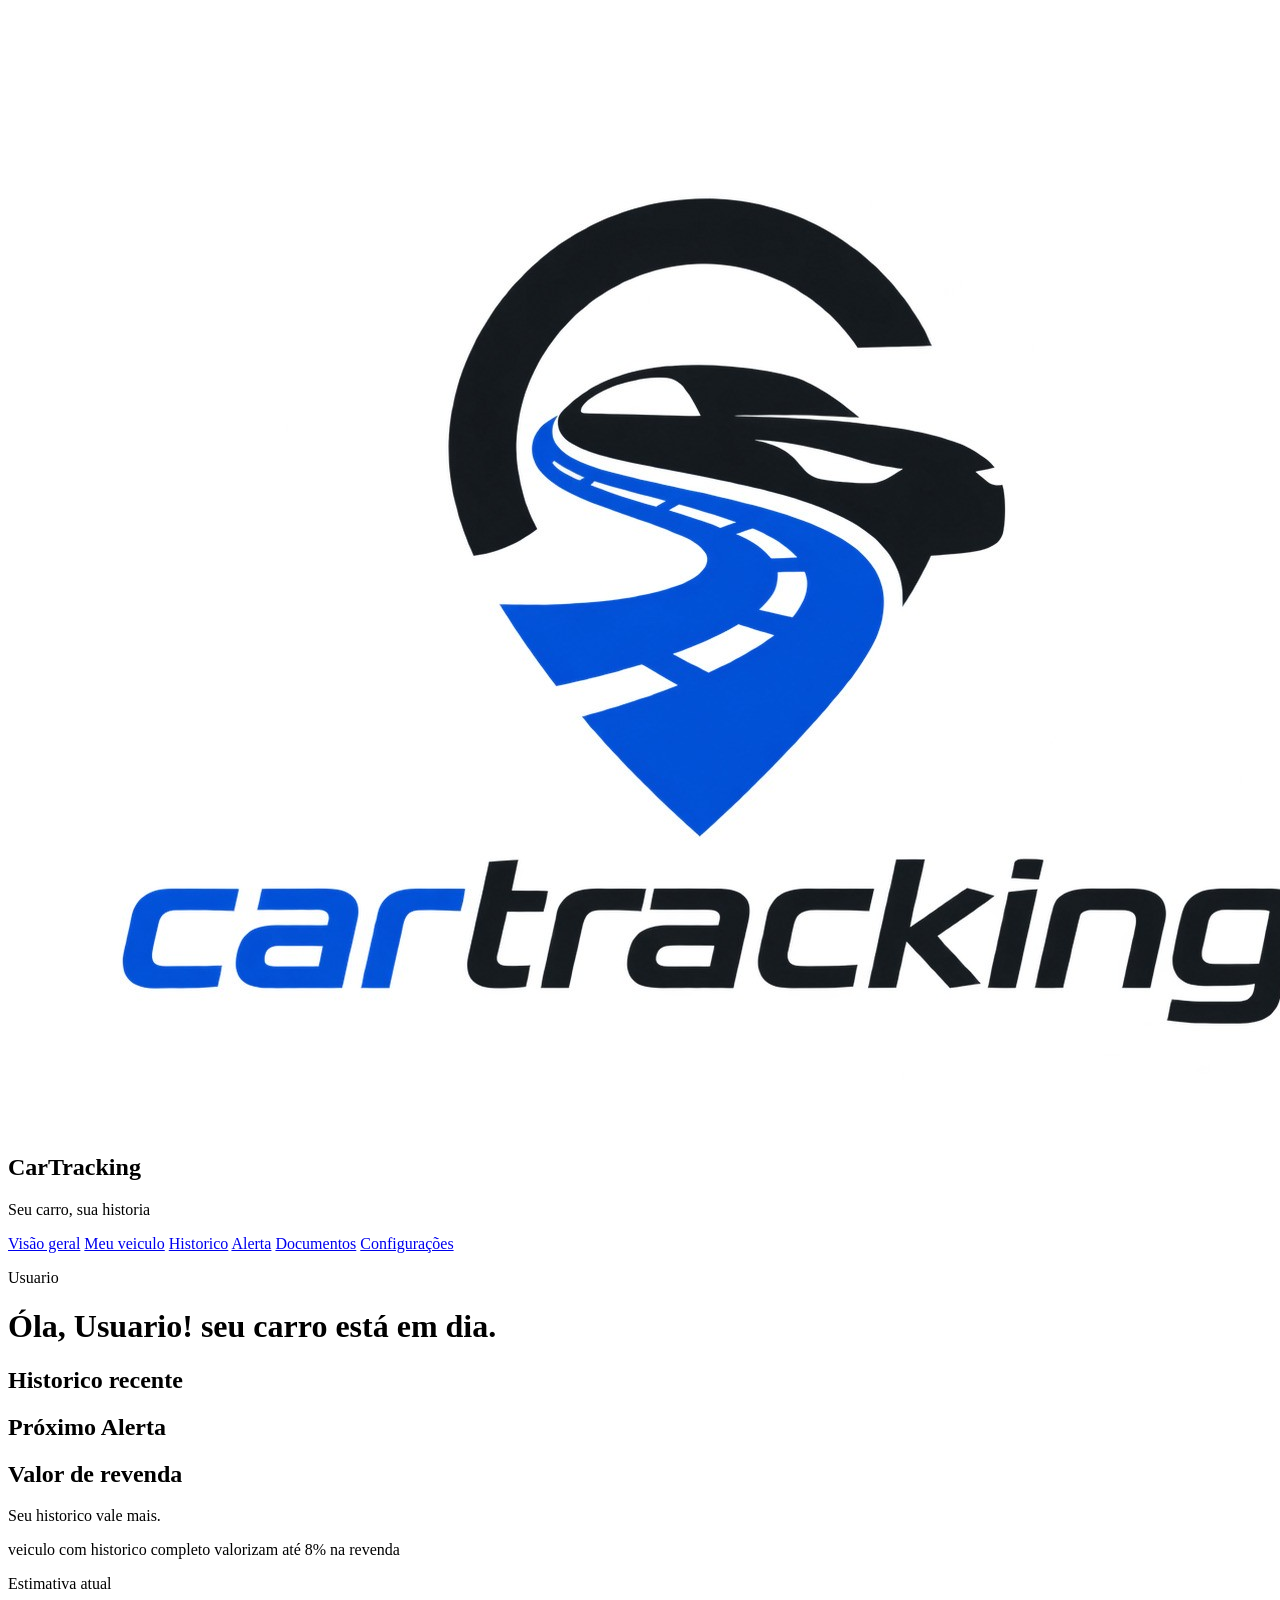
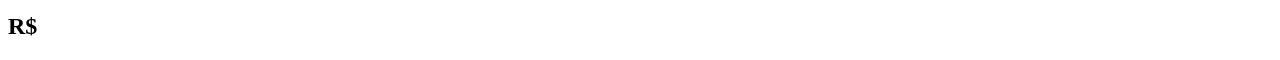
==== index.html @ 2828daeb "Add files via upload" ====
<!DOCTYPE html>
<html lang="pt-BR">
<head>
    <meta charset="UTF-8">
    <meta name="viewport" content="width=device-width, initial-scale=1.0">
    <title>Document</title>
    <link rel="stylesheet" href="style.css">
    <img src="cartracking.jpg" alt="logo Cartrecking ">
</head>
<body>
    <title>CarTracking</title>

    <div class="menu">

        <h2>CarTracking</h2>
        <p>Seu carro, sua historia</p>
        <a href="#">Visão geral</a>
        <a href="#">Meu veiculo</a>
        <a href="#">Historico</a>
        <a href="#">Alerta</a>
        <a href="#">Documentos</a>
        <a href="#">Configurações</a>
        <p>Usuario</p>
     </div>

     <div class="conteudo">
        <h1>Óla, Usuario! seu carro está em dia.</h1>

        <div class="carro">
            <h2></h2>
            <p></p>
            <p></p>
            <p></p>
            <p></p>
        </div>

        <h2>Historico recente</h2>
        <div class="Caixa"></div>

        <h2>Próximo Alerta</h2>
        <div class="Caixa"></div>

        <h2>Valor de revenda</h2>
        <div class="caixa">
          <p>Seu historico vale mais.</p>
          <p>veiculo com historico completo valorizam até 8% na revenda</p>
          <p class="">Estimativa atual</p>
          <h2 class="Valor">R$</h2>
    </div>
       </div>

</body>
</html>
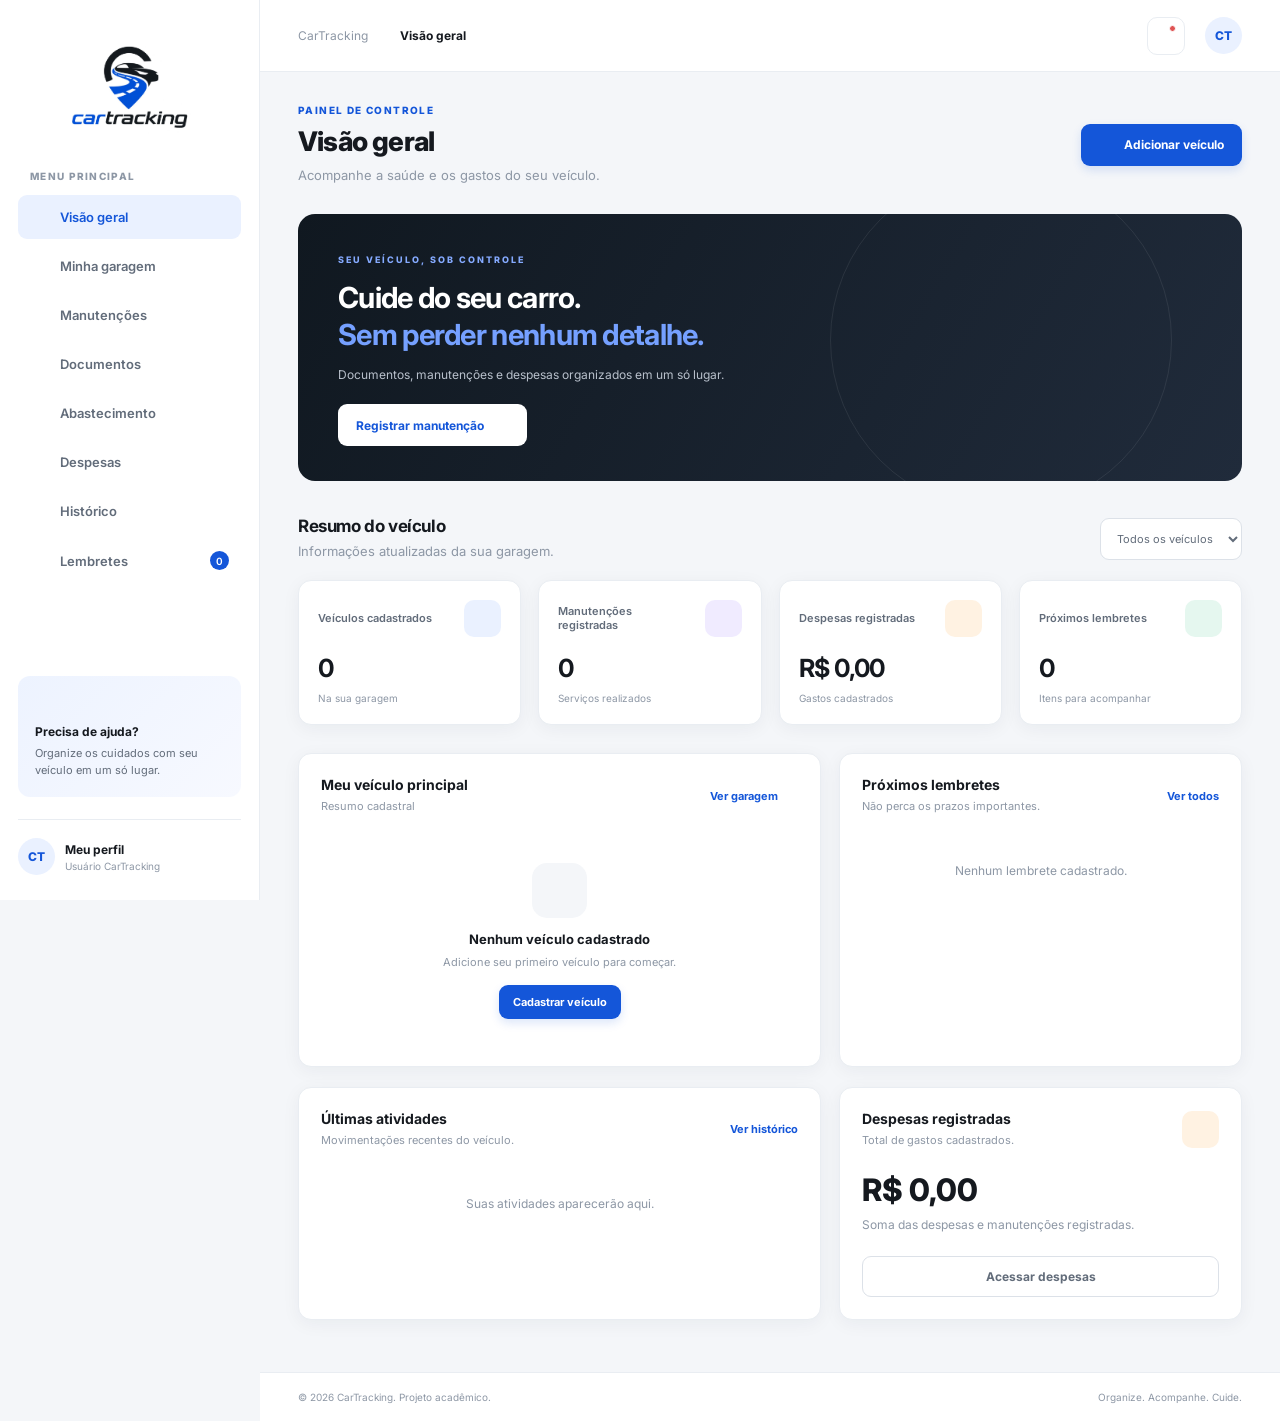
==== commit c4c34772: "versao atualizada e otimizada" ====
--- a/index.html
+++ b/index.html
@@ -1,53 +1,1148 @@
-<!DOCTYPE html>
-<html lang="pt-BR">
-<head>
-    <meta charset="UTF-8">
-    <meta name="viewport" content="width=device-width, initial-scale=1.0">
-    <title>Document</title>
-    <link rel="stylesheet" href="style.css">
-    <img src="cartracking.jpg" alt="logo Cartrecking ">
-</head>
-<body>
-    <title>CarTracking</title>
-
-    <div class="menu">
-
-        <h2>CarTracking</h2>
-        <p>Seu carro, sua historia</p>
-        <a href="#">Visão geral</a>
-        <a href="#">Meu veiculo</a>
-        <a href="#">Historico</a>
-        <a href="#">Alerta</a>
-        <a href="#">Documentos</a>
-        <a href="#">Configurações</a>
-        <p>Usuario</p>
-     </div>
-
-     <div class="conteudo">
-        <h1>Óla, Usuario! seu carro está em dia.</h1>
-
-        <div class="carro">
-            <h2></h2>
-            <p></p>
-            <p></p>
-            <p></p>
-            <p></p>
-        </div>
-
-        <h2>Historico recente</h2>
-        <div class="Caixa"></div>
-
-        <h2>Próximo Alerta</h2>
-        <div class="Caixa"></div>
-
-        <h2>Valor de revenda</h2>
-        <div class="caixa">
-          <p>Seu historico vale mais.</p>
-          <p>veiculo com historico completo valorizam até 8% na revenda</p>
-          <p class="">Estimativa atual</p>
-          <h2 class="Valor">R$</h2>
-    </div>
-       </div>
-
-</body>
+<!DOCTYPE html>
+<html lang="pt-BR">
+<head>
+  <meta charset="UTF-8">
+  <meta name="viewport" content="width=device-width, initial-scale=1.0">
+  <meta name="description" content="CarTracking - controle completo do seu veículo.">
+  <title>CarTracking | Gestão do seu veículo</title>
+
+  <link rel="stylesheet" href="style.css">
+
+  <script src="https://cdn.jsdelivr.net/npm/lucide@0.468.0/dist/umd/lucide.min.js"></script>
+</head>
+
+<body>
+
+  <div class="app-shell">
+
+    <aside class="sidebar" id="sidebar">
+
+      <a class="brand" href="#" aria-label="CarTracking início">
+        <img src="cartracking.jpg" alt="Logo CarTracking">
+      </a>
+
+      <div class="sidebar-label">MENU PRINCIPAL</div>
+
+      <nav class="main-nav" aria-label="Navegação principal">
+        <button class="nav-link active" data-page="dashboard">
+          <i data-lucide="layout-dashboard"></i> Visão geral
+        </button>
+
+        <button class="nav-link" data-page="vehicles">
+          <i data-lucide="car"></i> Minha garagem
+        </button>
+
+        <button class="nav-link" data-page="maintenance">
+          <i data-lucide="wrench"></i> Manutenções
+        </button>
+
+        <button class="nav-link" data-page="documents">
+          <i data-lucide="folder"></i> Documentos
+        </button>
+
+        <button class="nav-link" data-page="fuel">
+          <i data-lucide="fuel"></i> Abastecimento
+        </button>
+
+        <button class="nav-link" data-page="expenses">
+          <i data-lucide="wallet"></i> Despesas
+        </button>
+
+        <button class="nav-link" data-page="history">
+          <i data-lucide="history"></i> Histórico
+        </button>
+
+        <button class="nav-link" data-page="reminders">
+          <i data-lucide="bell"></i> Lembretes
+          <span class="nav-count" id="reminderCount">0</span>
+        </button>
+      </nav>
+
+      <div class="sidebar-bottom">
+
+        <div class="help-card">
+          <span class="help-icon">
+            <i data-lucide="life-buoy"></i>
+          </span>
+
+          <strong>Precisa de ajuda?</strong>
+          <p>Organize os cuidados com seu veículo em um só lugar.</p>
+        </div>
+
+        <div class="profile">
+          <div class="avatar">CT</div>
+
+          <div>
+            <strong>Meu perfil</strong>
+            <small>Usuário CarTracking</small>
+          </div>
+
+          <i data-lucide="chevron-down" class="profile-chevron"></i>
+        </div>
+
+      </div>
+    </aside>
+
+    <main class="main-content">
+
+      <header class="topbar">
+
+        <button class="icon-button mobile-menu" id="menuToggle" aria-label="Abrir menu">
+          <i data-lucide="menu"></i>
+        </button>
+
+        <div class="breadcrumb">
+          <span>CarTracking</span>
+          <i data-lucide="chevron-right"></i>
+          <strong id="breadcrumbCurrent">Visão geral</strong>
+        </div>
+
+        <div class="topbar-actions">
+          <button class="icon-button notification-button" id="topNotifications" aria-label="Ver lembretes">
+            <i data-lucide="bell"></i>
+            <span class="notification-dot"></span>
+          </button>
+
+          <div class="top-avatar">CT</div>
+        </div>
+
+      </header>
+
+      <div class="page-wrap">
+
+        <section class="page-section active" id="page-dashboard">
+
+          <div class="page-heading">
+            <div>
+              <p class="eyebrow">PAINEL DE CONTROLE</p>
+              <h1>Visão geral</h1>
+              <p class="muted">Acompanhe a saúde e os gastos do seu veículo.</p>
+            </div>
+
+            <button class="btn btn-primary" data-open-modal="vehicleModal">
+              <i data-lucide="plus"></i> Adicionar veículo
+            </button>
+          </div>
+
+          <div class="welcome-banner">
+
+            <div class="welcome-copy">
+              <span class="banner-kicker">SEU VEÍCULO, SOB CONTROLE</span>
+
+              <h2>
+                Cuide do seu carro.<br>
+                <em>Sem perder nenhum detalhe.</em>
+              </h2>
+
+              <p>
+                Documentos, manutenções e despesas organizados em um só lugar.
+              </p>
+
+              <button class="btn btn-light" data-page-link="maintenance">
+                Registrar manutenção
+                <i data-lucide="arrow-up-right"></i>
+              </button>
+            </div>
+
+            <div class="banner-image">
+              
+              <img
+                src="assets/images/dashboard-banner.png"
+                alt="Imagem ilustrativa de um carro"
+                onerror="this.style.display='none'"
+              >
+
+              <div class="banner-car-placeholder">
+                <i data-lucide="car-front"></i>
+              </div>
+            </div>
+
+          </div>
+
+          <div class="section-title-row">
+            <div>
+              <h2>Resumo do veículo</h2>
+              <p class="muted">Informações atualizadas da sua garagem.</p>
+            </div>
+
+            <select id="dashboardVehicleSelect" class="select-control">
+              <option value="">Todos os veículos</option>
+            </select>
+          </div>
+
+          <div class="stats-grid">
+
+            <article class="stat-card">
+              <div class="stat-top">
+                <span>Veículos cadastrados</span>
+                <span class="stat-icon blue">
+                  <i data-lucide="car-front"></i>
+                </span>
+              </div>
+              <strong id="statVehicles">0</strong>
+              <small>Na sua garagem</small>
+            </article>
+
+            <article class="stat-card">
+              <div class="stat-top">
+                <span>Manutenções registradas</span>
+                <span class="stat-icon purple">
+                  <i data-lucide="wrench"></i>
+                </span>
+              </div>
+              <strong id="statMaintenance">0</strong>
+              <small>Serviços realizados</small>
+            </article>
+
+            <article class="stat-card">
+              <div class="stat-top">
+                <span>Despesas registradas</span>
+                <span class="stat-icon orange">
+                  <i data-lucide="wallet"></i>
+                </span>
+              </div>
+              <strong id="statExpenses">R$ 0,00</strong>
+              <small>Gastos cadastrados</small>
+            </article>
+
+            <article class="stat-card">
+              <div class="stat-top">
+                <span>Próximos lembretes</span>
+                <span class="stat-icon green">
+                  <i data-lucide="calendar-clock"></i>
+                </span>
+              </div>
+              <strong id="statReminders">0</strong>
+              <small>Itens para acompanhar</small>
+            </article>
+
+          </div>
+
+          <div class="dashboard-grid">
+
+            <article class="panel vehicle-panel">
+
+              <div class="panel-heading">
+                <div>
+                  <h3>Meu veículo principal</h3>
+                  <p class="muted">Resumo cadastral</p>
+                </div>
+
+                <button class="text-button" data-page-link="vehicles">
+                  Ver garagem <i data-lucide="arrow-right"></i>
+                </button>
+              </div>
+
+              <div id="featuredVehicle" class="featured-vehicle empty-state">
+                <div class="empty-icon">
+                  <i data-lucide="car-front"></i>
+                </div>
+
+                <strong>Nenhum veículo cadastrado</strong>
+                <p>Adicione seu primeiro veículo para começar.</p>
+
+                <button class="btn btn-primary btn-small" data-open-modal="vehicleModal">
+                  Cadastrar veículo
+                </button>
+              </div>
+
+            </article>
+
+            <article class="panel reminders-panel">
+
+              <div class="panel-heading">
+                <div>
+                  <h3>Próximos lembretes</h3>
+                  <p class="muted">Não perca os prazos importantes.</p>
+                </div>
+
+                <button class="text-button" data-page-link="reminders">
+                  Ver todos
+                </button>
+              </div>
+
+              <div id="dashboardReminders" class="compact-list">
+                <div class="empty-inline">Nenhum lembrete cadastrado.</div>
+              </div>
+
+            </article>
+
+          </div>
+
+          <div class="dashboard-grid lower-grid">
+
+            <article class="panel">
+
+              <div class="panel-heading">
+                <div>
+                  <h3>Últimas atividades</h3>
+                  <p class="muted">Movimentações recentes do veículo.</p>
+                </div>
+
+                <button class="text-button" data-page-link="history">
+                  Ver histórico
+                </button>
+              </div>
+
+              <div id="dashboardActivity" class="activity-list">
+                <div class="empty-inline">Suas atividades aparecerão aqui.</div>
+              </div>
+
+            </article>
+
+            <article class="panel spending-panel">
+
+              <div class="panel-heading">
+                <div>
+                  <h3>Despesas registradas</h3>
+                  <p class="muted">Total de gastos cadastrados.</p>
+                </div>
+
+                <span class="stat-icon orange">
+                  <i data-lucide="chart-no-axes-column-increasing"></i>
+                </span>
+              </div>
+
+              <strong class="spending-total" id="dashboardSpending">R$ 0,00</strong>
+
+              <p class="muted small">
+                Soma das despesas e manutenções registradas.
+              </p>
+
+              <button class="btn btn-outline btn-full" data-page-link="expenses">
+                Acessar despesas
+              </button>
+
+            </article>
+
+          </div>
+
+        </section>
+
+        <section class="page-section" id="page-vehicles">
+
+          <div class="page-heading">
+            <div>
+              <p class="eyebrow">SUA GARAGEM DIGITAL</p>
+              <h1>Minha garagem</h1>
+              <p class="muted">Cadastre e gerencie todos os seus veículos.</p>
+            </div>
+
+            <button class="btn btn-primary" data-open-modal="vehicleModal">
+              <i data-lucide="plus"></i> Novo veículo
+            </button>
+          </div>
+
+          <div class="toolbar">
+
+            <div class="search-box">
+              <i data-lucide="search"></i>
+              <input
+                id="vehicleSearch"
+                type="search"
+                placeholder="Buscar por modelo, marca ou placa..."
+              >
+            </div>
+
+            <span class="muted" id="vehicleTotal">0 veículos</span>
+
+          </div>
+
+          <div id="vehicleGrid" class="vehicle-grid">
+
+            <div class="empty-state wide">
+              <div class="empty-icon">
+                <i data-lucide="car-front"></i>
+              </div>
+
+              <strong>Sua garagem está vazia</strong>
+              <p>Cadastre um veículo para visualizar suas informações aqui.</p>
+            </div>
+
+          </div>
+
+        </section>
+
+        <section class="page-section" id="page-maintenance">
+
+          <div class="page-heading">
+            <div>
+              <p class="eyebrow">CUIDADOS COM O VEÍCULO</p>
+              <h1>Manutenções</h1>
+              <p class="muted">Registre serviços, peças, valores e próximas revisões.</p>
+            </div>
+
+            <button class="btn btn-primary" data-open-modal="maintenanceModal">
+              <i data-lucide="plus"></i> Registrar manutenção
+            </button>
+          </div>
+
+          <div class="toolbar">
+
+            <div class="search-box">
+              <i data-lucide="search"></i>
+              <input
+                id="maintenanceSearch"
+                type="search"
+                placeholder="Buscar manutenção..."
+              >
+            </div>
+
+            <select id="maintenanceFilter" class="select-control">
+              <option value="">Todas as categorias</option>
+              <option>Motor</option>
+              <option>Freios</option>
+              <option>Suspensão</option>
+              <option>Pneus</option>
+              <option>Elétrica</option>
+              <option>Ar-condicionado</option>
+              <option>Fluidos</option>
+              <option>Outro</option>
+            </select>
+
+          </div>
+
+          <div class="panel table-panel">
+
+            <div class="table-wrap">
+              <table>
+
+                <thead>
+                  <tr>
+                    <th>Serviço</th>
+                    <th>Categoria</th>
+                    <th>Veículo</th>
+                    <th>Data</th>
+                    <th>Quilometragem</th>
+                    <th>Valor</th>
+                    <th></th>
+                  </tr>
+                </thead>
+
+                <tbody id="maintenanceTable">
+                  <tr>
+                    <td colspan="7" class="table-empty">
+                      Nenhuma manutenção cadastrada.
+                    </td>
+                  </tr>
+                </tbody>
+
+              </table>
+            </div>
+
+          </div>
+
+        </section>
+
+        <section class="page-section" id="page-documents">
+
+          <div class="page-heading">
+            <div>
+              <p class="eyebrow">ARQUIVOS DO VEÍCULO</p>
+              <h1>Documentos</h1>
+              <p class="muted">Organize documentos, comprovantes e datas de vencimento.</p>
+            </div>
+
+            <button class="btn btn-primary" data-open-modal="documentModal">
+              <i data-lucide="plus"></i> Adicionar documento
+            </button>
+          </div>
+
+          <div class="info-note">
+            <i data-lucide="shield-check"></i>
+            <span>
+              Protótipo acadêmico: os arquivos selecionados ficam associados ao registro local.
+              Não utilize documentos sensíveis nesta versão de demonstração.
+            </span>
+          </div>
+
+          <div id="documentGrid" class="document-grid">
+
+            <div class="empty-state wide">
+              <div class="empty-icon">
+                <i data-lucide="folder-open"></i>
+              </div>
+
+              <strong>Nenhum documento cadastrado</strong>
+              <p>Adicione CRLV, seguro, manual, notas fiscais e outros arquivos.</p>
+            </div>
+
+          </div>
+
+        </section>
+
+        <section class="page-section" id="page-fuel">
+
+          <div class="page-heading">
+            <div>
+              <p class="eyebrow">CONSUMO E COMBUSTÍVEL</p>
+              <h1>Abastecimento</h1>
+              <p class="muted">Acompanhe seus abastecimentos e o consumo do veículo.</p>
+            </div>
+
+            <button class="btn btn-primary" data-open-modal="fuelModal">
+              <i data-lucide="plus"></i> Registrar abastecimento
+            </button>
+          </div>
+
+          <div class="stats-grid two-stats">
+
+            <article class="stat-card">
+              <div class="stat-top">
+                <span>Total abastecido</span>
+                <span class="stat-icon orange">
+                  <i data-lucide="fuel"></i>
+                </span>
+              </div>
+
+              <strong id="fuelTotal">R$ 0,00</strong>
+              <small>Valor acumulado</small>
+            </article>
+
+            <article class="stat-card">
+              <div class="stat-top">
+                <span>Litros registrados</span>
+                <span class="stat-icon blue">
+                  <i data-lucide="droplet"></i>
+                </span>
+              </div>
+
+              <strong id="fuelLiters">0 L</strong>
+              <small>Volume acumulado</small>
+            </article>
+
+          </div>
+
+          <div class="panel table-panel">
+
+            <div class="panel-heading">
+              <div>
+                <h3>Histórico de abastecimentos</h3>
+                <p class="muted">Registros realizados.</p>
+              </div>
+            </div>
+
+            <div class="table-wrap">
+              <table>
+
+                <thead>
+                  <tr>
+                    <th>Data</th>
+                    <th>Veículo</th>
+                    <th>Combustível</th>
+                    <th>Litros</th>
+                    <th>Preço/L</th>
+                    <th>Total</th>
+                    <th>KM</th>
+                    <th></th>
+                  </tr>
+                </thead>
+
+                <tbody id="fuelTable">
+                  <tr>
+                    <td colspan="8" class="table-empty">
+                      Nenhum abastecimento cadastrado.
+                    </td>
+                  </tr>
+                </tbody>
+
+              </table>
+            </div>
+
+          </div>
+
+        </section>
+
+        <section class="page-section" id="page-expenses">
+
+          <div class="page-heading">
+            <div>
+              <p class="eyebrow">CONTROLE FINANCEIRO</p>
+              <h1>Despesas</h1>
+              <p class="muted">Saiba quanto custa manter seu veículo.</p>
+            </div>
+
+            <button class="btn btn-primary" data-open-modal="expenseModal">
+              <i data-lucide="plus"></i> Adicionar despesa
+            </button>
+          </div>
+
+          <div class="stats-grid two-stats">
+
+            <article class="stat-card">
+              <div class="stat-top">
+                <span>Total de despesas</span>
+                <span class="stat-icon orange">
+                  <i data-lucide="wallet"></i>
+                </span>
+              </div>
+
+              <strong id="expenseTotal">R$ 0,00</strong>
+              <small>Todos os registros</small>
+            </article>
+
+            <article class="stat-card">
+              <div class="stat-top">
+                <span>Quantidade de registros</span>
+                <span class="stat-icon purple">
+                  <i data-lucide="receipt"></i>
+                </span>
+              </div>
+
+              <strong id="expenseCount">0</strong>
+              <small>Despesas cadastradas</small>
+            </article>
+
+          </div>
+
+          <div class="panel table-panel">
+
+            <div class="panel-heading">
+              <div>
+                <h3>Lista de despesas</h3>
+                <p class="muted">Valores informados pelo usuário.</p>
+              </div>
+            </div>
+
+            <div class="table-wrap">
+              <table>
+
+                <thead>
+                  <tr>
+                    <th>Descrição</th>
+                    <th>Categoria</th>
+                    <th>Veículo</th>
+                    <th>Data</th>
+                    <th>Valor</th>
+                    <th></th>
+                  </tr>
+                </thead>
+
+                <tbody id="expenseTable">
+                  <tr>
+                    <td colspan="6" class="table-empty">
+                      Nenhuma despesa cadastrada.
+                    </td>
+                  </tr>
+                </tbody>
+
+              </table>
+            </div>
+
+          </div>
+
+        </section>
+
+        <section class="page-section" id="page-history">
+
+          <div class="page-heading">
+            <div>
+              <p class="eyebrow">LINHA DO TEMPO</p>
+              <h1>Histórico do veículo</h1>
+              <p class="muted">Consulte os registros feitos no CarTracking.</p>
+            </div>
+          </div>
+
+          <div class="toolbar">
+            <select id="historyVehicleFilter" class="select-control">
+              <option value="">Todos os veículos</option>
+            </select>
+          </div>
+
+          <div class="panel timeline-panel">
+            <div id="historyTimeline" class="timeline">
+              <div class="empty-inline">Seu histórico aparecerá aqui.</div>
+            </div>
+          </div>
+
+        </section>
+
+        <section class="page-section" id="page-reminders">
+
+          <div class="page-heading">
+            <div>
+              <p class="eyebrow">NÃO PERCA OS PRAZOS</p>
+              <h1>Lembretes</h1>
+              <p class="muted">Acompanhe vencimentos e próximas manutenções.</p>
+            </div>
+
+            <button class="btn btn-primary" data-open-modal="reminderModal">
+              <i data-lucide="plus"></i> Criar lembrete
+            </button>
+          </div>
+
+          <div class="info-note">
+            <i data-lucide="bell-ring"></i>
+            <span>
+              Os lembretes são organizados pela data informada.
+              Consulte sempre o manual do fabricante para os intervalos corretos de manutenção.
+            </span>
+          </div>
+
+          <div id="reminderList" class="reminder-grid">
+
+            <div class="empty-state wide">
+              <div class="empty-icon">
+                <i data-lucide="calendar-check"></i>
+              </div>
+
+              <strong>Nenhum lembrete cadastrado</strong>
+              <p>Crie lembretes para não esquecer os cuidados com seu veículo.</p>
+            </div>
+
+          </div>
+
+        </section>
+
+      </div>
+
+      <footer class="footer">
+        <span>©️ <span id="currentYear"></span> CarTracking. Projeto acadêmico.</span>
+        <span>Organize. Acompanhe. Cuide.</span>
+      </footer>
+
+    </main>
+  </div>
+
+  <div class="modal-backdrop" id="vehicleModal" role="dialog" aria-modal="true" aria-labelledby="vehicleModalTitle">
+
+    <div class="modal modal-large">
+
+      <div class="modal-header">
+        <div>
+          <p class="eyebrow">SUA GARAGEM</p>
+          <h2 id="vehicleModalTitle">Adicionar veículo</h2>
+        </div>
+
+        <button class="icon-button close-modal" aria-label="Fechar">
+          <i data-lucide="x"></i>
+        </button>
+      </div>
+
+      <form id="vehicleForm" class="form-grid">
+
+        <label class="field full">
+          <span>Nome de identificação *</span>
+          <input name="nickname" placeholder="Ex.: Meu carro" required>
+        </label>
+
+        <label class="field">
+          <span>Marca *</span>
+          <input name="brand" placeholder="Ex.: Toyota" required>
+        </label>
+
+        <label class="field">
+          <span>Modelo *</span>
+          <input name="model" placeholder="Ex.: Corolla" required>
+        </label>
+
+        <label class="field">
+          <span>Ano fabricação</span>
+          <input name="year" type="number" min="1950" max="2100" placeholder="2022">
+        </label>
+
+        <label class="field">
+          <span>Ano/modelo</span>
+          <input name="modelYear" type="number" min="1950" max="2100" placeholder="2023">
+        </label>
+
+        <label class="field">
+          <span>Placa</span>
+          <input name="plate" placeholder="ABC1D23" maxlength="8">
+        </label>
+
+        <label class="field">
+          <span>Quilometragem atual (km)</span>
+          <input name="km" type="number" min="0" placeholder="45000">
+        </label>
+
+        <label class="field">
+          <span>Combustível</span>
+          <select name="fuel">
+            <option value="">Selecione</option>
+            <option>Flex</option>
+            <option>Gasolina</option>
+            <option>Etanol</option>
+            <option>Diesel</option>
+            <option>GNV</option>
+            <option>Elétrico</option>
+            <option>Híbrido</option>
+          </select>
+        </label>
+
+        <label class="field">
+          <span>Cor</span>
+          <input name="color" placeholder="Ex.: Prata">
+        </label>
+
+        <label class="field full">
+          <span>Observações</span>
+          <textarea name="notes" rows="2" placeholder="Informações adicionais..."></textarea>
+        </label>
+
+        <div class="form-actions full">
+          <button type="button" class="btn btn-outline close-modal">Cancelar</button>
+          <button class="btn btn-primary" type="submit">Salvar veículo</button>
+        </div>
+
+      </form>
+    </div>
+  </div>
+
+  <div class="modal-backdrop" id="maintenanceModal" role="dialog" aria-modal="true" aria-labelledby="maintenanceModalTitle">
+
+    <div class="modal">
+
+      <div class="modal-header">
+        <div>
+          <p class="eyebrow">HISTÓRICO DE SERVIÇOS</p>
+          <h2 id="maintenanceModalTitle">Registrar manutenção</h2>
+        </div>
+
+        <button class="icon-button close-modal" aria-label="Fechar">
+          <i data-lucide="x"></i>
+        </button>
+      </div>
+
+      <form id="maintenanceForm" class="form-grid">
+
+        <label class="field full">
+          <span>Veículo *</span>
+          <select name="vehicleId" class="vehicle-options" required></select>
+        </label>
+
+        <label class="field full">
+          <span>Nome do serviço *</span>
+          <input name="title" placeholder="Ex.: Troca de óleo do motor" required>
+        </label>
+
+        <label class="field">
+          <span>Categoria</span>
+          <select name="category">
+            <option>Motor</option>
+            <option>Freios</option>
+            <option>Suspensão</option>
+            <option>Pneus</option>
+            <option>Elétrica</option>
+            <option>Ar-condicionado</option>
+            <option>Fluidos</option>
+            <option>Outro</option>
+          </select>
+        </label>
+
+        <label class="field">
+          <span>Data *</span>
+          <input name="date" type="date" required>
+        </label>
+
+        <label class="field">
+          <span>Quilometragem (km)</span>
+          <input name="km" type="number" min="0" placeholder="45000">
+        </label>
+
+        <label class="field">
+          <span>Valor (R$)</span>
+          <input name="cost" type="number" min="0" step="0.01" placeholder="350.00">
+        </label>
+
+        <label class="field">
+          <span>Oficina / estabelecimento</span>
+          <input name="shop" placeholder="Nome da oficina">
+        </label>
+
+        <label class="field">
+          <span>Próxima manutenção (data)</span>
+          <input name="nextDate" type="date">
+        </label>
+
+        <label class="field">
+          <span>Próxima manutenção (km)</span>
+          <input name="nextKm" type="number" min="0" placeholder="55000">
+        </label>
+
+        <label class="field full">
+          <span>Peças, produtos e observações</span>
+          <textarea name="notes" rows="3" placeholder="Descreva os itens utilizados..."></textarea>
+        </label>
+
+        <div class="form-actions full">
+          <button type="button" class="btn btn-outline close-modal">Cancelar</button>
+          <button class="btn btn-primary" type="submit">Salvar manutenção</button>
+        </div>
+
+      </form>
+    </div>
+  </div>
+  <div class="modal-backdrop" id="documentModal" role="dialog" aria-modal="true" aria-labelledby="documentModalTitle">
+
+    <div class="modal">
+
+      <div class="modal-header">
+        <div>
+          <p class="eyebrow">ARQUIVOS</p>
+          <h2 id="documentModalTitle">Adicionar documento</h2>
+        </div>
+
+        <button class="icon-button close-modal" aria-label="Fechar">
+          <i data-lucide="x"></i>
+        </button>
+      </div>
+
+      <form id="documentForm" class="form-grid">
+
+        <label class="field full">
+          <span>Veículo *</span>
+          <select name="vehicleId" class="vehicle-options" required></select>
+        </label>
+
+        <label class="field">
+          <span>Tipo de documento *</span>
+          <select name="type">
+            <option>CRLV-e</option>
+            <option>Seguro</option>
+            <option>IPVA</option>
+            <option>Licenciamento</option>
+            <option>Nota fiscal</option>
+            <option>Manual</option>
+            <option>Laudo cautelar</option>
+            <option>Comprovante</option>
+            <option>Outro</option>
+          </select>
+        </label>
+
+        <label class="field">
+          <span>Nome do documento *</span>
+          <input name="title" placeholder="Ex.: CRLV 2026" required>
+        </label>
+
+        <label class="field">
+          <span>Data de vencimento</span>
+          <input name="dueDate" type="date">
+        </label>
+
+        <label class="field">
+          <span>Arquivo (opcional)</span>
+          <input name="file" type="file" accept=".pdf,image/*">
+        </label>
+
+        <label class="field full">
+          <span>Observações</span>
+          <textarea name="notes" rows="2" placeholder="Informações adicionais..."></textarea>
+        </label>
+
+        <div class="form-actions full">
+          <button type="button" class="btn btn-outline close-modal">Cancelar</button>
+          <button class="btn btn-primary" type="submit">Salvar documento</button>
+        </div>
+
+      </form>
+    </div>
+  </div>
+
+  <div class="modal-backdrop" id="fuelModal" role="dialog" aria-modal="true" aria-labelledby="fuelModalTitle">
+
+    <div class="modal">
+
+      <div class="modal-header">
+        <div>
+          <p class="eyebrow">CONSUMO</p>
+          <h2 id="fuelModalTitle">Registrar abastecimento</h2>
+        </div>
+
+        <button class="icon-button close-modal" aria-label="Fechar">
+          <i data-lucide="x"></i>
+        </button>
+      </div>
+
+      <form id="fuelForm" class="form-grid">
+
+        <label class="field full">
+          <span>Veículo *</span>
+          <select name="vehicleId" class="vehicle-options" required></select>
+        </label>
+
+        <label class="field">
+          <span>Data *</span>
+          <input name="date" type="date" required>
+        </label>
+
+        <label class="field">
+          <span>Combustível</span>
+          <select name="fuelType">
+            <option>Gasolina</option>
+            <option>Etanol</option>
+            <option>Diesel</option>
+            <option>GNV</option>
+            <option>Outro</option>
+          </select>
+        </label>
+
+        <label class="field">
+          <span>Litros *</span>
+          <input name="liters" type="number" min="0.01" step="0.01" required>
+        </label>
+
+        <label class="field">
+          <span>Preço por litro (R$)</span>
+          <input name="price" type="number" min="0" step="0.001">
+        </label>
+
+        <label class="field">
+          <span>Valor total (R$) *</span>
+          <input name="total" type="number" min="0" step="0.01" required>
+        </label>
+
+        <label class="field">
+          <span>Quilometragem (km)</span>
+          <input name="km" type="number" min="0">
+        </label>
+
+        <label class="field full">
+          <span>Posto / observações</span>
+          <input name="station" placeholder="Nome do posto">
+        </label>
+
+        <div class="form-actions full">
+          <button type="button" class="btn btn-outline close-modal">Cancelar</button>
+          <button class="btn btn-primary" type="submit">Salvar abastecimento</button>
+        </div>
+
+      </form>
+    </div>
+  </div>
+
+  <div class="modal-backdrop" id="expenseModal" role="dialog" aria-modal="true" aria-labelledby="expenseModalTitle">
+
+    <div class="modal">
+
+      <div class="modal-header">
+        <div>
+          <p class="eyebrow">CONTROLE FINANCEIRO</p>
+          <h2 id="expenseModalTitle">Adicionar despesa</h2>
+        </div>
+
+        <button class="icon-button close-modal" aria-label="Fechar">
+          <i data-lucide="x"></i>
+        </button>
+      </div>
+
+      <form id="expenseForm" class="form-grid">
+
+        <label class="field full">
+          <span>Veículo *</span>
+          <select name="vehicleId" class="vehicle-options" required></select>
+        </label>
+
+        <label class="field full">
+          <span>Descrição *</span>
+          <input name="title" placeholder="Ex.: Estacionamento" required>
+        </label>
+
+        <label class="field">
+          <span>Categoria</span>
+          <select name="category">
+            <option>Combustível</option>
+            <option>Manutenção</option>
+            <option>Documentação</option>
+            <option>Seguro</option>
+            <option>Estacionamento</option>
+            <option>Pedágio</option>
+            <option>Limpeza</option>
+            <option>Multa</option>
+            <option>Outro</option>
+          </select>
+        </label>
+
+        <label class="field">
+          <span>Data *</span>
+          <input name="date" type="date" required>
+        </label>
+
+        <label class="field">
+          <span>Valor (R$) *</span>
+          <input name="cost" type="number" min="0" step="0.01" required>
+        </label>
+
+        <label class="field">
+          <span>Forma de pagamento</span>
+          <select name="payment">
+            <option>Não informado</option>
+            <option>Pix</option>
+            <option>Dinheiro</option>
+            <option>Cartão de débito</option>
+            <option>Cartão de crédito</option>
+            <option>Transferência</option>
+          </select>
+        </label>
+
+        <label class="field full">
+          <span>Observações</span>
+          <textarea name="notes" rows="2"></textarea>
+        </label>
+
+        <div class="form-actions full">
+          <button type="button" class="btn btn-outline close-modal">Cancelar</button>
+          <button class="btn btn-primary" type="submit">Salvar despesa</button>
+        </div>
+
+      </form>
+    </div>
+  </div>
+
+  <div class="modal-backdrop" id="reminderModal" role="dialog" aria-modal="true" aria-labelledby="reminderModalTitle">
+
+    <div class="modal">
+
+      <div class="modal-header">
+        <div>
+          <p class="eyebrow">AGENDA DO VEÍCULO</p>
+          <h2 id="reminderModalTitle">Criar lembrete</h2>
+        </div>
+
+        <button class="icon-button close-modal" aria-label="Fechar">
+          <i data-lucide="x"></i>
+        </button>
+      </div>
+
+      <form id="reminderForm" class="form-grid">
+
+        <label class="field full">
+          <span>Veículo *</span>
+          <select name="vehicleId" class="vehicle-options" required></select>
+        </label>
+
+        <label class="field full">
+          <span>O que precisa ser feito? *</span>
+          <input name="title" placeholder="Ex.: Trocar óleo" required>
+        </label>
+
+        <label class="field">
+          <span>Data prevista</span>
+          <input name="date" type="date">
+        </label>
+
+        <label class="field">
+          <span>Quilometragem prevista</span>
+          <input name="km" type="number" min="0" placeholder="50000">
+        </label>
+
+        <label class="field full">
+          <span>Observações</span>
+          <textarea name="notes" rows="2"></textarea>
+        </label>
+
+        <div class="form-actions full">
+          <button type="button" class="btn btn-outline close-modal">Cancelar</button>
+          <button class="btn btn-primary" type="submit">Salvar lembrete</button>
+        </div>
+
+      </form>
+    </div>
+  </div>
+
+  <div class="toast-region" id="toastRegion" aria-live="polite"></div>
+
+  <script src="script.js" defer></script>
+
+</body>
 </html>
--- a/style.css
+++ b/style.css
@@ -0,0 +1,1956 @@
+@import url('https://fonts.googleapis.com/css2?family=Inter:wght@400;500;600;700;800&display=swap');
+
+:root {
+    --primary: #1456d9;
+    --primary-dark: #0b3fae;
+    --primary-light: #eaf1ff;
+
+    --black: #15191f;
+    --dark: #202630;
+
+    --gray-900: #343b46;
+    --gray-700: #626c7a;
+    --gray-500: #8d97a5;
+    --gray-300: #dce1e8;
+    --gray-200: #e9edf2;
+    --gray-100: #f4f6f9;
+
+    --white: #ffffff;
+
+    --green: #16a36a;
+    --green-light: #e5f7ef;
+
+    --orange: #e99332;
+    --orange-light: #fff2e2;
+
+    --purple: #8764d9;
+    --purple-light: #f0ebff;
+
+    --red: #df5353;
+    --red-light: #ffeded;
+
+    --sidebar-width: 260px;
+
+    --radius: 14px;
+    --radius-small: 9px;
+
+    --shadow: 0 4px 18px rgba(20, 35, 60, 0.05);
+    --transition: all 0.25s ease;
+}
+
+
+* {
+    margin: 0;
+    padding: 0;
+    box-sizing: border-box;
+}
+
+
+html {
+    scroll-behavior: smooth;
+}
+
+
+body {
+    font-family: 'Inter', sans-serif;
+    background: var(--gray-100);
+    color: var(--black);
+    min-height: 100vh;
+    font-size: 14px;
+}
+
+
+button,
+input,
+select,
+textarea {
+    font: inherit;
+}
+
+
+button {
+    cursor: pointer;
+}
+
+
+button:focus-visible,
+input:focus-visible,
+select:focus-visible,
+textarea:focus-visible {
+    outline: 3px solid rgba(20, 86, 217, 0.2);
+    outline-offset: 2px;
+}
+
+
+img {
+    max-width: 100%;
+    display: block;
+}
+
+
+a {
+    text-decoration: none;
+    color: inherit;
+}
+
+
+.muted {
+    color: var(--gray-500);
+    font-size: 13px;
+    line-height: 1.6;
+}
+
+
+.small {
+    font-size: 12px;
+}
+.app-shell {
+    display: flex;
+    min-height: 100vh;
+}
+
+
+.main-content {
+    flex: 1;
+    min-width: 0;
+    margin-left: var(--sidebar-width);
+    display: flex;
+    flex-direction: column;
+}
+
+
+.page-wrap {
+    width: 100%;
+    max-width: 1600px;
+    padding: 32px 38px;
+    margin: 0 auto;
+}
+.sidebar {
+    width: var(--sidebar-width);
+    height: 100vh;
+    position: fixed;
+    left: 0;
+    top: 0;
+    background: var(--white);
+    border-right: 1px solid var(--gray-200);
+    display: flex;
+    flex-direction: column;
+    padding: 25px 18px;
+    z-index: 100;
+}
+
+
+.brand {
+    display: flex;
+    justify-content: center;
+    align-items: center;
+    height: 115px;
+    margin-bottom: 30px;
+}
+
+
+.brand img {
+    width: 100%;
+    max-width: 205px;
+    max-height: 110px;
+    object-fit: contain;
+}
+
+
+.sidebar-label {
+    font-size: 10px;
+    font-weight: 800;
+    color: var(--gray-500);
+    letter-spacing: 1.3px;
+    margin: 0 12px 13px;
+}
+
+
+.main-nav {
+    display: flex;
+    flex-direction: column;
+    gap: 5px;
+}
+
+
+.nav-link {
+    display: flex;
+    align-items: center;
+    gap: 12px;
+    width: 100%;
+    border: none;
+    background: transparent;
+    color: var(--gray-700);
+    padding: 13px 12px;
+    border-radius: var(--radius-small);
+    font-size: 13px;
+    font-weight: 600;
+    text-align: left;
+    transition: var(--transition);
+}
+
+
+.nav-link i {
+    width: 18px;
+    height: 18px;
+    flex-shrink: 0;
+}
+
+
+.nav-link:hover {
+    background: var(--gray-100);
+    color: var(--primary);
+}
+
+
+.nav-link.active {
+    background: var(--primary-light);
+    color: var(--primary);
+}
+
+
+.nav-count {
+    margin-left: auto;
+    background: var(--primary);
+    color: var(--white);
+    font-size: 10px;
+    min-width: 19px;
+    height: 19px;
+    display: flex;
+    justify-content: center;
+    align-items: center;
+    border-radius: 50px;
+}
+
+
+.sidebar-bottom {
+    margin-top: auto;
+}
+
+
+.help-card {
+    background: linear-gradient(135deg, #edf3ff, #f7f9ff);
+    padding: 17px;
+    border-radius: 12px;
+    margin-bottom: 22px;
+}
+
+
+.help-icon {
+    display: inline-flex;
+    color: var(--primary);
+    margin-bottom: 10px;
+}
+
+
+.help-icon i {
+    width: 21px;
+    height: 21px;
+}
+
+
+.help-card strong {
+    display: block;
+    font-size: 12px;
+    margin-bottom: 6px;
+}
+
+
+.help-card p {
+    color: var(--gray-700);
+    font-size: 11px;
+    line-height: 1.6;
+}
+
+
+.profile {
+    display: flex;
+    align-items: center;
+    gap: 10px;
+    border-top: 1px solid var(--gray-200);
+    padding-top: 18px;
+}
+
+
+.avatar,
+.top-avatar {
+    width: 37px;
+    height: 37px;
+    border-radius: 50%;
+    background: var(--primary-light);
+    color: var(--primary);
+    display: flex;
+    justify-content: center;
+    align-items: center;
+    font-size: 12px;
+    font-weight: 800;
+}
+
+
+.profile strong {
+    display: block;
+    font-size: 12px;
+}
+
+
+.profile small {
+    display: block;
+    color: var(--gray-500);
+    font-size: 10px;
+    margin-top: 3px;
+}
+
+
+.profile-chevron {
+    margin-left: auto;
+    color: var(--gray-500);
+    width: 16px;
+}
+
+.topbar {
+    height: 72px;
+    background: var(--white);
+    border-bottom: 1px solid var(--gray-200);
+    display: flex;
+    align-items: center;
+    justify-content: space-between;
+    padding: 0 38px;
+}
+
+
+.breadcrumb {
+    display: flex;
+    align-items: center;
+    gap: 9px;
+    font-size: 12px;
+    color: var(--gray-500);
+}
+
+
+.breadcrumb i {
+    width: 14px;
+    height: 14px;
+}
+
+
+.breadcrumb strong {
+    color: var(--black);
+    font-weight: 700;
+}
+
+
+.topbar-actions {
+    display: flex;
+    align-items: center;
+    gap: 20px;
+}
+
+
+.icon-button {
+    width: 38px;
+    height: 38px;
+    border: 1px solid var(--gray-200);
+    background: var(--white);
+    border-radius: 10px;
+    display: flex;
+    align-items: center;
+    justify-content: center;
+    color: var(--gray-700);
+    position: relative;
+    transition: var(--transition);
+}
+
+
+.icon-button:hover {
+    color: var(--primary);
+    border-color: var(--primary);
+}
+
+
+.icon-button i {
+    width: 18px;
+    height: 18px;
+}
+
+
+.notification-dot {
+    position: absolute;
+    width: 7px;
+    height: 7px;
+    background: var(--red);
+    border: 1px solid var(--white);
+    border-radius: 50%;
+    top: 7px;
+    right: 8px;
+}
+
+
+.mobile-menu {
+    display: none;
+}
+
+.page-section {
+    display: none;
+    animation: fadeIn 0.3s ease;
+}
+
+
+.page-section.active {
+    display: block;
+}
+
+
+@keyframes fadeIn {
+    from {
+        opacity: 0;
+        transform: translateY(5px);
+    }
+
+    to {
+        opacity: 1;
+        transform: translateY(0);
+    }
+}
+
+
+.page-heading {
+    display: flex;
+    align-items: center;
+    justify-content: space-between;
+    gap: 20px;
+    margin-bottom: 28px;
+}
+
+
+.eyebrow {
+    color: var(--primary);
+    font-size: 10px;
+    font-weight: 800;
+    letter-spacing: 1.4px;
+    margin-bottom: 9px;
+}
+
+
+.page-heading h1 {
+    font-size: 27px;
+    font-weight: 800;
+    letter-spacing: -0.8px;
+    margin-bottom: 7px;
+}
+
+
+.page-heading > div > p:last-child {
+    color: var(--gray-500);
+    font-size: 13px;
+}
+
+.btn {
+    display: inline-flex;
+    align-items: center;
+    justify-content: center;
+    gap: 9px;
+    border-radius: 9px;
+    padding: 12px 17px;
+    font-size: 12px;
+    font-weight: 700;
+    border: 1px solid transparent;
+    transition: var(--transition);
+}
+
+
+.btn i {
+    width: 16px;
+    height: 16px;
+}
+
+
+.btn-primary {
+    background: var(--primary);
+    color: var(--white);
+    box-shadow: 0 4px 10px rgba(20, 86, 217, 0.15);
+}
+
+
+.btn-primary:hover {
+    background: var(--primary-dark);
+    transform: translateY(-1px);
+}
+
+
+.btn-light {
+    background: var(--white);
+    color: var(--primary);
+}
+
+
+.btn-light:hover {
+    background: var(--gray-100);
+}
+
+
+.btn-outline {
+    background: var(--white);
+    color: var(--gray-700);
+    border-color: var(--gray-300);
+}
+
+
+.btn-outline:hover {
+    color: var(--primary);
+    border-color: var(--primary);
+}
+
+
+.btn-small {
+    padding: 9px 13px;
+    font-size: 11px;
+}
+
+
+.btn-full {
+    width: 100%;
+}
+
+
+.text-button {
+    border: none;
+    background: transparent;
+    color: var(--primary);
+    font-size: 11px;
+    font-weight: 700;
+    display: flex;
+    align-items: center;
+    gap: 6px;
+}
+
+
+.text-button:hover {
+    color: var(--primary-dark);
+}
+
+
+.text-button i {
+    width: 14px;
+}
+
+.welcome-banner {
+    min-height: 260px;
+    background: linear-gradient(120deg, #101820, #202b3b);
+    border-radius: 17px;
+    padding: 35px 40px;
+    display: flex;
+    justify-content: space-between;
+    align-items: center;
+    overflow: hidden;
+    position: relative;
+    margin-bottom: 35px;
+}
+
+
+.welcome-banner::after {
+    content: "";
+    position: absolute;
+    width: 340px;
+    height: 340px;
+    border: 1px solid rgba(255, 255, 255, 0.08);
+    border-radius: 50%;
+    right: 70px;
+    top: -45px;
+}
+
+
+.welcome-copy {
+    position: relative;
+    z-index: 2;
+    max-width: 520px;
+}
+
+
+.banner-kicker {
+    font-size: 9px;
+    font-weight: 800;
+    letter-spacing: 2px;
+    color: #85aaff;
+}
+
+
+.welcome-copy h2 {
+    font-size: 29px;
+    line-height: 1.3;
+    color: var(--white);
+    margin: 13px 0;
+    letter-spacing: -0.7px;
+}
+
+
+.welcome-copy h2 em {
+    color: #75a0ff;
+    font-style: normal;
+}
+
+
+.welcome-copy p {
+    font-size: 12px;
+    color: #b9c1cc;
+    margin-bottom: 22px;
+}
+
+
+.banner-image {
+    width: 38%;
+    display: flex;
+    justify-content: center;
+    align-items: center;
+    position: relative;
+    z-index: 2;
+}
+
+
+.banner-image img {
+    width: 100%;
+    max-height: 200px;
+    object-fit: contain;
+}
+
+
+.banner-car-placeholder {
+    color: rgba(255, 255, 255, 0.16);
+}
+
+
+.banner-car-placeholder i {
+    width: 150px;
+    height: 150px;
+    stroke-width: 1;
+}
+
+.section-title-row {
+    display: flex;
+    justify-content: space-between;
+    align-items: center;
+    margin-bottom: 18px;
+}
+
+
+.section-title-row h2 {
+    font-size: 17px;
+    margin-bottom: 5px;
+    letter-spacing: -0.4px;
+}
+
+
+.stats-grid {
+    display: grid;
+    grid-template-columns: repeat(4, 1fr);
+    gap: 17px;
+    margin-bottom: 28px;
+}
+
+
+.stats-grid.two-stats {
+    grid-template-columns: repeat(2, 1fr);
+}
+
+
+.stat-card {
+    background: var(--white);
+    border: 1px solid var(--gray-200);
+    border-radius: 13px;
+    padding: 19px;
+    box-shadow: var(--shadow);
+    min-width: 0;
+}
+
+
+.stat-top {
+    display: flex;
+    align-items: center;
+    justify-content: space-between;
+    gap: 10px;
+    margin-bottom: 16px;
+}
+
+
+.stat-top > span:first-child {
+    font-size: 11px;
+    color: var(--gray-700);
+    font-weight: 600;
+}
+
+
+.stat-card > strong {
+    display: block;
+    font-size: 25px;
+    letter-spacing: -0.7px;
+    margin-bottom: 5px;
+    overflow-wrap: anywhere;
+}
+
+
+.stat-card > small {
+    font-size: 10px;
+    color: var(--gray-500);
+}
+
+
+.stat-icon {
+    width: 37px;
+    height: 37px;
+    border-radius: 10px;
+    display: flex;
+    justify-content: center;
+    align-items: center;
+    flex-shrink: 0;
+}
+
+
+.stat-icon i {
+    width: 18px;
+    height: 18px;
+}
+
+
+.stat-icon.blue {
+    background: var(--primary-light);
+    color: var(--primary);
+}
+
+
+.stat-icon.green {
+    background: var(--green-light);
+    color: var(--green);
+}
+
+
+.stat-icon.orange {
+    background: var(--orange-light);
+    color: var(--orange);
+}
+
+
+.stat-icon.purple {
+    background: var(--purple-light);
+    color: var(--purple);
+}
+
+.dashboard-grid {
+    display: grid;
+    grid-template-columns: 1.3fr 1fr;
+    gap: 18px;
+    margin-bottom: 20px;
+}
+
+
+.lower-grid {
+    grid-template-columns: 1.3fr 1fr;
+}
+
+
+.panel {
+    background: var(--white);
+    border: 1px solid var(--gray-200);
+    border-radius: 13px;
+    padding: 22px;
+    box-shadow: var(--shadow);
+    min-width: 0;
+}
+
+
+.panel-heading {
+    display: flex;
+    align-items: center;
+    justify-content: space-between;
+    gap: 15px;
+    margin-bottom: 22px;
+}
+
+
+.panel-heading h3 {
+    font-size: 14px;
+    margin-bottom: 5px;
+}
+
+
+.panel-heading .muted {
+    font-size: 11px;
+}
+
+
+.empty-state {
+    display: flex;
+    flex-direction: column;
+    justify-content: center;
+    align-items: center;
+    text-align: center;
+    padding: 25px 15px;
+    gap: 8px;
+}
+
+
+.empty-state.wide {
+    grid-column: 1 / -1;
+    background: var(--white);
+    border: 1px dashed var(--gray-300);
+    border-radius: 13px;
+}
+
+
+.empty-icon {
+    width: 55px;
+    height: 55px;
+    background: var(--gray-100);
+    color: var(--gray-500);
+    display: flex;
+    align-items: center;
+    justify-content: center;
+    border-radius: 15px;
+    margin-bottom: 5px;
+}
+
+
+.empty-icon i {
+    width: 25px;
+    height: 25px;
+}
+
+
+.empty-state strong {
+    font-size: 13px;
+}
+
+
+.empty-state p {
+    font-size: 11px;
+    color: var(--gray-500);
+    margin-bottom: 8px;
+}
+
+
+.empty-inline {
+    text-align: center;
+    padding: 25px 10px;
+    color: var(--gray-500);
+    font-size: 12px;
+}
+
+
+.featured-vehicle {
+    min-height: 190px;
+}
+
+
+.spending-total {
+    display: block;
+    font-size: 31px;
+    font-weight: 800;
+    margin: 20px 0 7px;
+}
+
+
+.spending-panel .btn {
+    margin-top: 22px;
+}
+
+
+.activity-list,
+.compact-list {
+    display: flex;
+    flex-direction: column;
+}
+
+
+.activity-item,
+.compact-item {
+    display: flex;
+    align-items: center;
+    gap: 12px;
+    padding: 13px 0;
+    border-bottom: 1px solid var(--gray-100);
+}
+
+
+.activity-item:last-child,
+.compact-item:last-child {
+    border-bottom: none;
+}
+
+
+.activity-icon {
+    width: 36px;
+    height: 36px;
+    background: var(--primary-light);
+    color: var(--primary);
+    border-radius: 10px;
+    display: flex;
+    align-items: center;
+    justify-content: center;
+    flex-shrink: 0;
+}
+
+
+.activity-icon i {
+    width: 17px;
+}
+
+
+.activity-info {
+    flex: 1;
+    min-width: 0;
+}
+
+
+.activity-info strong {
+    display: block;
+    font-size: 11px;
+    margin-bottom: 4px;
+}
+
+
+.activity-info small {
+    color: var(--gray-500);
+    font-size: 10px;
+}
+
+
+.activity-value {
+    font-size: 11px;
+    font-weight: 700;
+}
+
+
+.compact-item {
+    justify-content: space-between;
+}
+
+
+.compact-item strong {
+    display: block;
+    font-size: 11px;
+    margin-bottom: 4px;
+}
+
+
+.compact-item small {
+    font-size: 10px;
+    color: var(--gray-500);
+}
+
+.toolbar {
+    display: flex;
+    align-items: center;
+    gap: 15px;
+    margin-bottom: 22px;
+}
+
+
+.search-box {
+    height: 42px;
+    width: 100%;
+    max-width: 390px;
+    display: flex;
+    align-items: center;
+    gap: 10px;
+    padding: 0 13px;
+    background: var(--white);
+    border: 1px solid var(--gray-300);
+    border-radius: 9px;
+}
+
+
+.search-box i {
+    width: 17px;
+    height: 17px;
+    color: var(--gray-500);
+}
+
+
+.search-box input {
+    flex: 1;
+    min-width: 0;
+    border: none;
+    outline: none;
+    background: transparent;
+    color: var(--black);
+    font-size: 11px;
+}
+
+
+.search-box input::placeholder {
+    color: var(--gray-500);
+}
+
+
+.select-control {
+    height: 42px;
+    border: 1px solid var(--gray-300);
+    border-radius: 9px;
+    padding: 0 12px;
+    background: var(--white);
+    color: var(--gray-700);
+    font-size: 11px;
+    outline: none;
+    max-width: 100%;
+}
+
+
+#vehicleTotal {
+    white-space: nowrap;
+    font-size: 11px;
+}
+
+
+.vehicle-grid {
+    display: grid;
+    grid-template-columns: repeat(3, minmax(0, 1fr));
+    gap: 18px;
+}
+
+
+.vehicle-card {
+    background: var(--white);
+    border: 1px solid var(--gray-200);
+    border-radius: 14px;
+    overflow: hidden;
+    box-shadow: var(--shadow);
+    transition: var(--transition);
+}
+
+
+.vehicle-card:hover {
+    transform: translateY(-3px);
+    box-shadow: 0 9px 24px rgba(20, 35, 60, 0.09);
+}
+
+
+.vehicle-card-image {
+    height: 145px;
+    background: linear-gradient(135deg, #edf3ff, #dfe9fc);
+    display: flex;
+    justify-content: center;
+    align-items: center;
+    color: var(--primary);
+    overflow: hidden;
+}
+
+
+.vehicle-card-image i {
+    width: 75px;
+    height: 75px;
+    stroke-width: 1.2;
+}
+
+
+.vehicle-card-image img {
+    width: 100%;
+    height: 100%;
+    object-fit: cover;
+}
+
+
+.vehicle-card-content {
+    padding: 17px;
+}
+
+
+.vehicle-card-content h3 {
+    font-size: 15px;
+    margin-bottom: 5px;
+}
+
+
+.vehicle-card-content p {
+    color: var(--gray-500);
+    font-size: 11px;
+    margin-bottom: 15px;
+}
+
+
+.vehicle-details {
+    display: grid;
+    grid-template-columns: 1fr 1fr;
+    gap: 12px;
+    border-top: 1px solid var(--gray-200);
+    padding-top: 14px;
+}
+
+
+.vehicle-details span {
+    display: block;
+    font-size: 9px;
+    color: var(--gray-500);
+    margin-bottom: 5px;
+}
+
+
+.vehicle-details strong {
+    font-size: 11px;
+}
+
+
+.vehicle-card-actions {
+    display: flex;
+    justify-content: flex-end;
+    gap: 8px;
+    padding: 12px 17px;
+    border-top: 1px solid var(--gray-100);
+}
+
+
+.vehicle-card-actions button {
+    border: none;
+    background: var(--gray-100);
+    color: var(--gray-700);
+    border-radius: 7px;
+    padding: 7px 10px;
+    font-size: 10px;
+    font-weight: 700;
+}
+
+
+.vehicle-card-actions button:hover {
+    color: var(--primary);
+}
+
+
+.table-panel {
+    padding: 0;
+    overflow: hidden;
+}
+
+
+.table-panel .panel-heading {
+    padding: 20px 22px 0;
+}
+
+
+.table-wrap {
+    width: 100%;
+    overflow-x: auto;
+}
+
+
+table {
+    width: 100%;
+    border-collapse: collapse;
+    text-align: left;
+    min-width: 680px;
+}
+
+
+thead {
+    background: #f8f9fb;
+}
+
+
+th {
+    color: var(--gray-500);
+    font-size: 10px;
+    font-weight: 700;
+    padding: 15px 17px;
+    white-space: nowrap;
+}
+
+
+td {
+    padding: 16px 17px;
+    border-top: 1px solid var(--gray-100);
+    font-size: 11px;
+    color: var(--gray-700);
+}
+
+
+tbody tr:hover {
+    background: #fafbfd;
+}
+
+
+.table-empty {
+    text-align: center;
+    padding: 35px;
+    color: var(--gray-500);
+}
+
+
+.table-actions {
+    display: flex;
+    gap: 6px;
+}
+
+
+.table-actions button {
+    width: 29px;
+    height: 29px;
+    border: 1px solid var(--gray-200);
+    background: var(--white);
+    border-radius: 7px;
+    display: flex;
+    align-items: center;
+    justify-content: center;
+    color: var(--gray-700);
+}
+
+
+.table-actions button:hover {
+    color: var(--primary);
+    border-color: var(--primary);
+}
+
+
+.table-actions button.danger:hover {
+    color: var(--red);
+    border-color: var(--red);
+}
+
+
+.table-actions i {
+    width: 14px;
+    height: 14px;
+}
+
+.info-note {
+    display: flex;
+    align-items: flex-start;
+    gap: 12px;
+    background: var(--primary-light);
+    color: var(--primary-dark);
+    padding: 15px 17px;
+    border-radius: 10px;
+    font-size: 11px;
+    line-height: 1.7;
+    margin-bottom: 23px;
+}
+
+
+.info-note i {
+    width: 18px;
+    height: 18px;
+    flex-shrink: 0;
+    margin-top: 1px;
+}
+
+
+.document-grid {
+    display: grid;
+    grid-template-columns: repeat(3, minmax(0, 1fr));
+    gap: 17px;
+}
+
+
+.document-card {
+    background: var(--white);
+    border: 1px solid var(--gray-200);
+    border-radius: 12px;
+    padding: 19px;
+    box-shadow: var(--shadow);
+}
+
+
+.document-icon {
+    width: 42px;
+    height: 42px;
+    background: var(--primary-light);
+    color: var(--primary);
+    display: flex;
+    justify-content: center;
+    align-items: center;
+    border-radius: 10px;
+    margin-bottom: 15px;
+}
+
+
+.document-icon i {
+    width: 21px;
+    height: 21px;
+}
+
+
+.document-card h3 {
+    font-size: 13px;
+    margin-bottom: 5px;
+}
+
+
+.document-card p {
+    font-size: 10px;
+    color: var(--gray-500);
+    line-height: 1.6;
+}
+
+
+.document-card-actions {
+    margin-top: 15px;
+    display: flex;
+    gap: 8px;
+}
+
+.timeline-panel {
+    padding: 27px;
+}
+
+
+.timeline {
+    position: relative;
+    padding-left: 27px;
+}
+
+
+.timeline::before {
+    content: "";
+    position: absolute;
+    left: 7px;
+    top: 8px;
+    bottom: 8px;
+    width: 2px;
+    background: var(--gray-200);
+}
+
+
+.timeline-item {
+    position: relative;
+    padding: 0 0 28px 10px;
+}
+
+
+.timeline-item:last-child {
+    padding-bottom: 0;
+}
+
+
+.timeline-dot {
+    position: absolute;
+    left: -25px;
+    top: 2px;
+    width: 13px;
+    height: 13px;
+    background: var(--primary);
+    border: 3px solid var(--primary-light);
+    border-radius: 50%;
+}
+
+
+.timeline-item strong {
+    display: block;
+    font-size: 12px;
+    margin-bottom: 5px;
+}
+
+
+.timeline-item p {
+    color: var(--gray-500);
+    font-size: 11px;
+    line-height: 1.6;
+}
+
+
+.timeline-item small {
+    display: block;
+    margin-top: 6px;
+    font-size: 10px;
+    color: var(--primary);
+    font-weight: 600;
+}
+
+.reminder-grid {
+    display: grid;
+    grid-template-columns: repeat(2, minmax(0, 1fr));
+    gap: 15px;
+}
+
+
+.reminder-card {
+    display: flex;
+    align-items: flex-start;
+    gap: 15px;
+    background: var(--white);
+    border: 1px solid var(--gray-200);
+    padding: 19px;
+    border-radius: 12px;
+    box-shadow: var(--shadow);
+}
+
+
+.reminder-card-icon {
+    width: 41px;
+    height: 41px;
+    border-radius: 10px;
+    background: var(--orange-light);
+    color: var(--orange);
+    display: flex;
+    align-items: center;
+    justify-content: center;
+    flex-shrink: 0;
+}
+
+
+.reminder-card-icon i {
+    width: 20px;
+}
+
+
+.reminder-card-content {
+    flex: 1;
+    min-width: 0;
+}
+
+
+.reminder-card-content h3 {
+    font-size: 12px;
+    margin-bottom: 5px;
+}
+
+
+.reminder-card-content p {
+    font-size: 10px;
+    color: var(--gray-500);
+    line-height: 1.6;
+}
+
+
+.reminder-date {
+    display: inline-block;
+    margin-top: 9px;
+    padding: 5px 8px;
+    background: var(--orange-light);
+    color: #a96514;
+    border-radius: 5px;
+    font-size: 9px;
+    font-weight: 700;
+}
+
+
+.reminder-card.overdue .reminder-card-icon {
+    background: var(--red-light);
+    color: var(--red);
+}
+
+
+.reminder-card.overdue .reminder-date {
+    background: var(--red-light);
+    color: var(--red);
+}
+
+.modal-backdrop {
+    position: fixed;
+    inset: 0;
+    z-index: 500;
+    background: rgba(12, 20, 33, 0.55);
+    backdrop-filter: blur(4px);
+    display: none;
+    align-items: center;
+    justify-content: center;
+    padding: 20px;
+    overflow-y: auto;
+}
+
+
+.modal-backdrop.active {
+    display: flex;
+    animation: fadeIn 0.2s ease;
+}
+
+
+.modal {
+    width: 100%;
+    max-width: 570px;
+    max-height: 90vh;
+    overflow-y: auto;
+    background: var(--white);
+    border-radius: 16px;
+    padding: 27px;
+    box-shadow: 0 20px 70px rgba(0, 0, 0, 0.2);
+    animation: modalIn 0.25s ease;
+}
+
+
+.modal-large {
+    max-width: 680px;
+}
+
+
+@keyframes modalIn {
+    from {
+        opacity: 0;
+        transform: translateY(15px) scale(0.98);
+    }
+
+    to {
+        opacity: 1;
+        transform: translateY(0) scale(1);
+    }
+}
+
+
+.modal-header {
+    display: flex;
+    justify-content: space-between;
+    align-items: flex-start;
+    gap: 20px;
+    padding-bottom: 22px;
+    margin-bottom: 23px;
+    border-bottom: 1px solid var(--gray-200);
+}
+
+
+.modal-header h2 {
+    font-size: 19px;
+    letter-spacing: -0.5px;
+}
+
+
+.close-modal {
+    flex-shrink: 0;
+}
+
+.form-grid {
+    display: grid;
+    grid-template-columns: repeat(2, minmax(0, 1fr));
+    gap: 17px;
+}
+
+
+.field {
+    display: flex;
+    flex-direction: column;
+    gap: 8px;
+    min-width: 0;
+}
+
+
+.field.full {
+    grid-column: 1 / -1;
+}
+
+
+.field span {
+    font-size: 11px;
+    font-weight: 700;
+    color: var(--gray-700);
+}
+
+
+.field input,
+.field select,
+.field textarea {
+    width: 100%;
+    min-width: 0;
+    padding: 11px 12px;
+    border: 1px solid var(--gray-300);
+    background: var(--white);
+    border-radius: 8px;
+    outline: none;
+    font-size: 11px;
+    color: var(--black);
+    transition: var(--transition);
+}
+
+
+.field input:focus,
+.field select:focus,
+.field textarea:focus {
+    border-color: var(--primary);
+    box-shadow: 0 0 0 3px rgba(20, 86, 217, 0.08);
+}
+
+
+.field input::placeholder,
+.field textarea::placeholder {
+    color: #aeb5bf;
+}
+
+
+.field textarea {
+    resize: vertical;
+    min-height: 65px;
+    line-height: 1.6;
+}
+
+
+.field input[type="file"] {
+    padding: 9px;
+    font-size: 10px;
+}
+
+
+.form-actions {
+    display: flex;
+    justify-content: flex-end;
+    gap: 10px;
+    margin-top: 10px;
+    padding-top: 18px;
+    border-top: 1px solid var(--gray-200);
+}
+
+.footer {
+    margin-top: auto;
+    border-top: 1px solid var(--gray-200);
+    background: var(--white);
+    padding: 18px 38px;
+    display: flex;
+    justify-content: space-between;
+    gap: 15px;
+    color: var(--gray-500);
+    font-size: 10px;
+}
+
+
+.toast-region {
+    position: fixed;
+    right: 22px;
+    bottom: 22px;
+    z-index: 1000;
+    display: flex;
+    flex-direction: column;
+    gap: 10px;
+}
+
+
+.toast {
+    min-width: 240px;
+    max-width: 360px;
+    background: var(--dark);
+    color: var(--white);
+    padding: 14px 17px;
+    border-radius: 10px;
+    font-size: 12px;
+    box-shadow: 0 8px 25px rgba(0, 0, 0, 0.18);
+    animation: fadeIn 0.2s ease;
+}
+
+
+.toast.success {
+    border-left: 4px solid var(--green);
+}
+
+
+.toast.error {
+    border-left: 4px solid var(--red);
+}
+
+
+
+.status-badge {
+    display: inline-flex;
+    align-items: center;
+    padding: 5px 8px;
+    border-radius: 5px;
+    font-size: 9px;
+    font-weight: 700;
+}
+
+
+.status-badge.success {
+    background: var(--green-light);
+    color: var(--green);
+}
+
+
+.status-badge.warning {
+    background: var(--orange-light);
+    color: #a96514;
+}
+
+
+.status-badge.danger {
+    background: var(--red-light);
+    color: var(--red);
+}
+
+
+@media (max-width: 1100px) {
+
+    :root {
+        --sidebar-width: 225px;
+    }
+
+    .page-wrap {
+        padding: 27px 25px;
+    }
+
+    .topbar {
+        padding: 0 25px;
+    }
+
+    .stats-grid {
+        grid-template-columns: repeat(2, 1fr);
+    }
+
+    .vehicle-grid,
+    .document-grid {
+        grid-template-columns: repeat(2, minmax(0, 1fr));
+    }
+
+    .welcome-copy h2 {
+        font-size: 25px;
+    }
+
+}
+
+
+@media (max-width: 760px) {
+
+    :root {
+        --sidebar-width: 260px;
+    }
+
+    .sidebar {
+        transform: translateX(-100%);
+        transition: transform 0.3s ease;
+        box-shadow: none;
+    }
+
+    .sidebar.open {
+        transform: translateX(0);
+        box-shadow: 10px 0 30px rgba(0, 0, 0, 0.12);
+    }
+
+    .main-content {
+        margin-left: 0;
+    }
+
+    .mobile-menu {
+        display: flex;
+    }
+
+    .topbar {
+        height: 62px;
+        padding: 0 16px;
+        gap: 12px;
+    }
+
+    .breadcrumb {
+        margin-right: auto;
+        font-size: 10px;
+    }
+
+    .topbar-actions {
+        gap: 10px;
+    }
+
+    .top-avatar {
+        width: 32px;
+        height: 32px;
+    }
+
+    .page-wrap {
+        padding: 23px 16px;
+    }
+
+    .page-heading {
+        align-items: flex-start;
+        flex-direction: column;
+        gap: 15px;
+    }
+
+    .page-heading h1 {
+        font-size: 23px;
+    }
+
+    .page-heading > .btn {
+        width: 100%;
+    }
+
+    .welcome-banner {
+        padding: 26px 23px;
+        min-height: 230px;
+    }
+
+    .welcome-copy h2 {
+        font-size: 23px;
+    }
+
+    .welcome-copy p {
+        max-width: 260px;
+        line-height: 1.6;
+    }
+
+    .banner-image {
+        display: none;
+    }
+
+    .welcome-banner::after {
+        right: -150px;
+    }
+
+    .stats-grid {
+        grid-template-columns: repeat(2, minmax(0, 1fr));
+        gap: 10px;
+    }
+
+    .stat-card {
+        padding: 14px;
+    }
+
+    .stat-top > span:first-child {
+        font-size: 10px;
+    }
+
+    .stat-card > strong {
+        font-size: 20px;
+    }
+
+    .stat-icon {
+        width: 31px;
+        height: 31px;
+    }
+
+    .dashboard-grid,
+    .lower-grid {
+        grid-template-columns: 1fr;
+    }
+
+    .vehicle-grid,
+    .document-grid,
+    .reminder-grid {
+        grid-template-columns: 1fr;
+    }
+
+    .toolbar {
+        flex-wrap: wrap;
+    }
+
+    .search-box {
+        max-width: 100%;
+    }
+
+    .select-control {
+        width: 100%;
+    }
+
+    .section-title-row {
+        align-items: flex-start;
+        gap: 12px;
+        flex-direction: column;
+    }
+
+    .panel {
+        padding: 17px;
+    }
+
+    .table-panel {
+        padding: 0;
+    }
+
+    .table-panel .panel-heading {
+        padding: 17px 17px 0;
+    }
+
+    .modal-backdrop {
+        align-items: flex-start;
+        padding: 12px;
+    }
+
+    .modal {
+        margin: 15px 0;
+        padding: 21px;
+        max-height: none;
+    }
+
+    .form-grid {
+        grid-template-columns: 1fr;
+    }
+
+    .field.full {
+        grid-column: auto;
+    }
+
+    .form-actions {
+        flex-direction: column-reverse;
+    }
+
+    .form-actions .btn {
+        width: 100%;
+    }
+
+    .footer {
+        padding: 16px;
+        flex-direction: column;
+        text-align: center;
+    }
+
+}
+
+
+@media (max-width: 390px) {
+
+    .page-wrap {
+        padding: 18px 12px;
+    }
+
+    .welcome-copy h2 {
+        font-size: 20px;
+    }
+
+    .stats-grid {
+        gap: 8px;
+    }
+
+    .stat-card {
+        padding: 11px;
+    }
+
+    .stat-card > strong {
+        font-size: 17px;
+    }
+
+    .stat-top {
+        align-items: flex-start;
+    }
+
+    .stat-icon {
+        width: 27px;
+        height: 27px;
+    }
+
+    .stat-icon i {
+        width: 15px;
+    }
+
+}
+
+
+@media (prefers-reduced-motion: reduce) {
+
+    *,
+    *::before,
+    *::after {
+        scroll-behavior: auto !important;
+        animation-duration: 0.01ms !important;
+        transition-duration: 0.01ms !important;
+    }
+
+}
+
+/* Ajustes dos componentes gerados dinamicamente pelo JavaScript */
+.table-subtext {
+    display: block;
+    margin-top: 4px;
+    color: var(--gray-500);
+    font-size: 10px;
+}
+
+.danger-text {
+    color: var(--red) !important;
+}
+
+.danger-text:hover {
+    color: #a91f2b !important;
+}
+
+.compact-item {
+    align-items: flex-start;
+    flex-direction: column;
+    gap: 4px;
+}
+
+.compact-item strong {
+    font-size: 11px;
+}
+
+.compact-item small {
+    color: var(--gray-500);
+    font-size: 10px;
+}
+
+.reminder-card > button {
+    flex-shrink: 0;
+}
